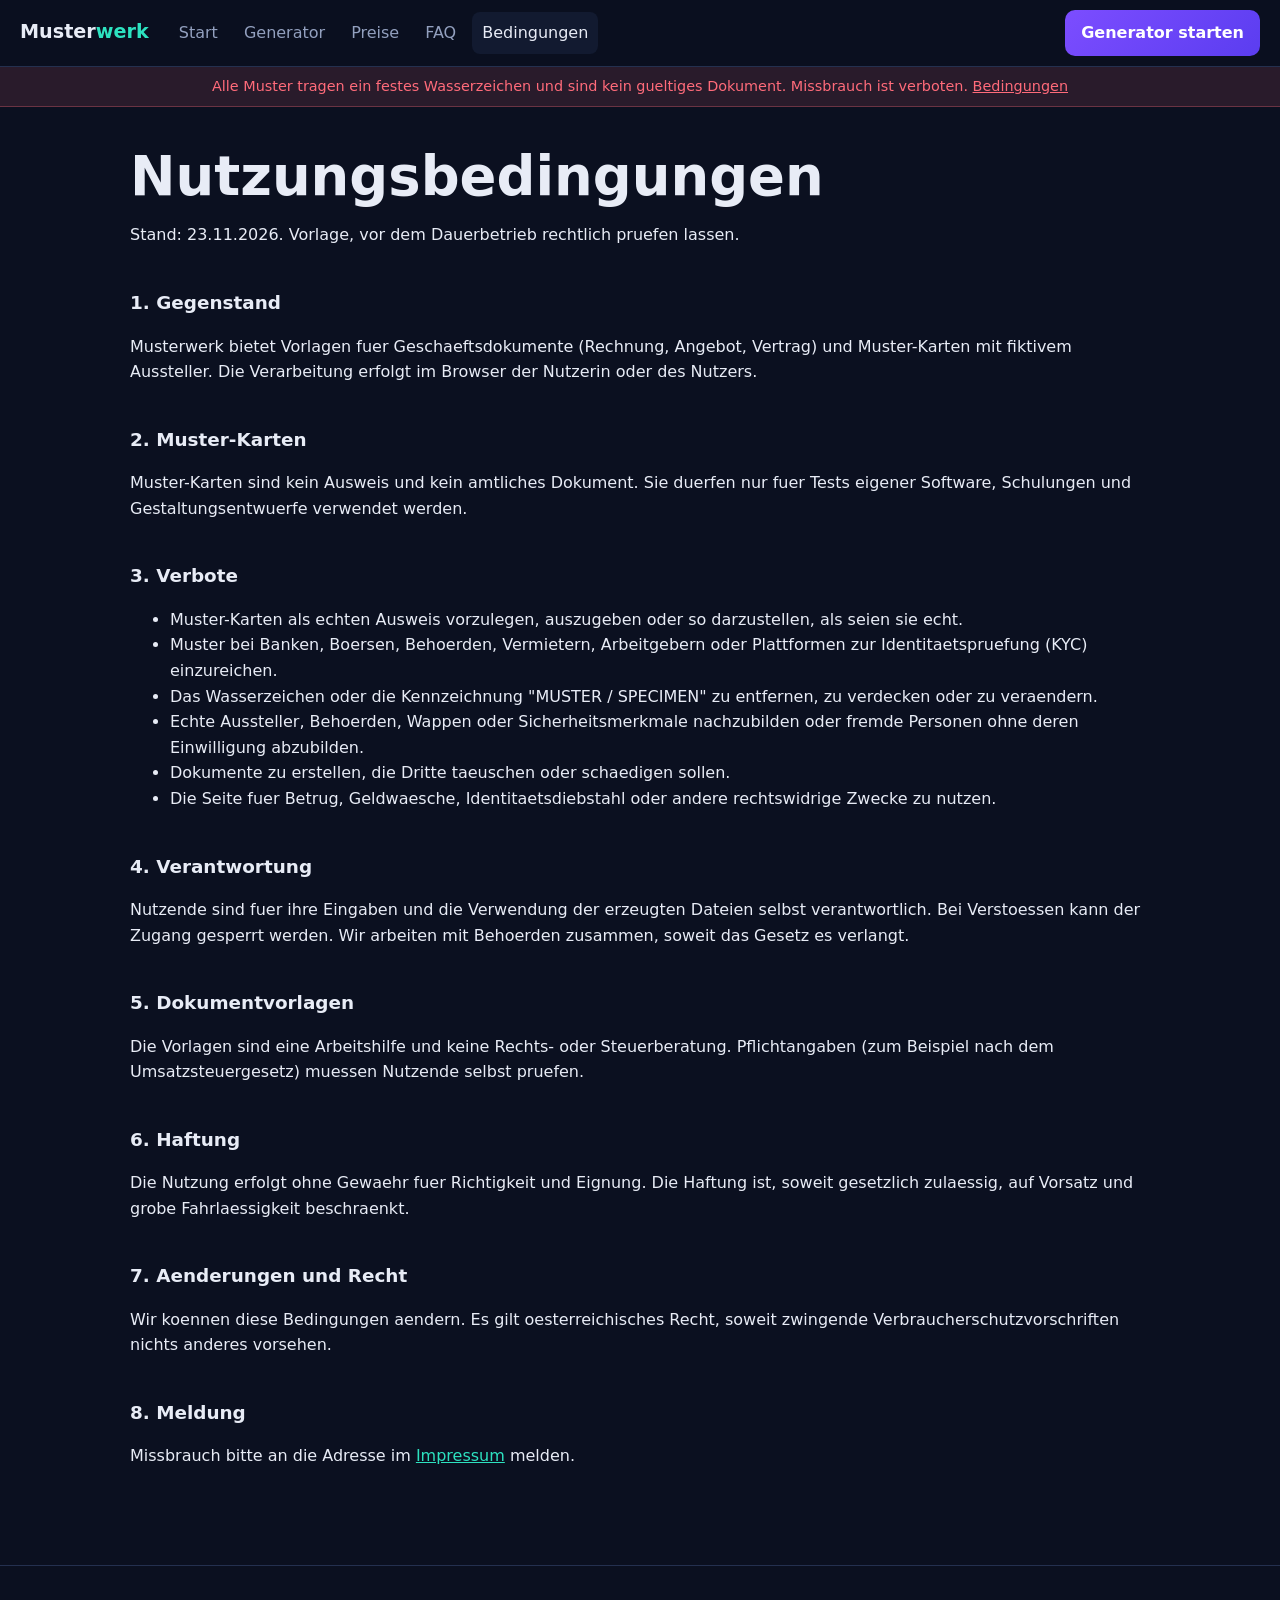
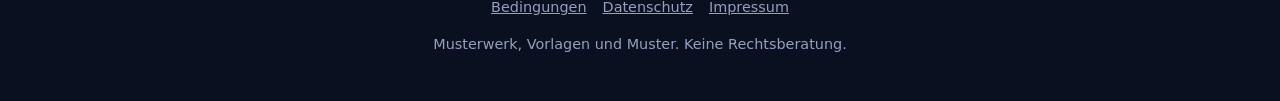
==== bedingungen.html @ 7f0adeff "Musterwerk: Dokument-Generator und Muster-Karten Co-Authored-By: Claude Sonnet 5.5 <noreply@anthropi" ====
<!doctype html>
<html lang="de"><head><meta charset="utf-8"><meta name="viewport" content="width=device-width,initial-scale=1">
<meta name="robots" content="noindex">
<title>Nutzungsbedingungen | Musterwerk</title>
<link rel="stylesheet" href="style.css"></head><body>
<div id="nav"></div>
<main id="main" class="legal">
<h1>Nutzungsbedingungen</h1>
<p>Stand: 23.11.2026. Vorlage, vor dem Dauerbetrieb rechtlich pruefen lassen.</p>
<h2>1. Gegenstand</h2><p>Musterwerk bietet Vorlagen fuer Geschaeftsdokumente (Rechnung, Angebot, Vertrag) und Muster-Karten mit fiktivem Aussteller. Die Verarbeitung erfolgt im Browser der Nutzerin oder des Nutzers.</p>
<h2>2. Muster-Karten</h2><p>Muster-Karten sind kein Ausweis und kein amtliches Dokument. Sie duerfen nur fuer Tests eigener Software, Schulungen und Gestaltungsentwuerfe verwendet werden.</p>
<h2>3. Verbote</h2>
<ul>
<li>Muster-Karten als echten Ausweis vorzulegen, auszugeben oder so darzustellen, als seien sie echt.</li>
<li>Muster bei Banken, Boersen, Behoerden, Vermietern, Arbeitgebern oder Plattformen zur Identitaetspruefung (KYC) einzureichen.</li>
<li>Das Wasserzeichen oder die Kennzeichnung "MUSTER / SPECIMEN" zu entfernen, zu verdecken oder zu veraendern.</li>
<li>Echte Aussteller, Behoerden, Wappen oder Sicherheitsmerkmale nachzubilden oder fremde Personen ohne deren Einwilligung abzubilden.</li>
<li>Dokumente zu erstellen, die Dritte taeuschen oder schaedigen sollen.</li>
<li>Die Seite fuer Betrug, Geldwaesche, Identitaetsdiebstahl oder andere rechtswidrige Zwecke zu nutzen.</li>
</ul>
<h2>4. Verantwortung</h2><p>Nutzende sind fuer ihre Eingaben und die Verwendung der erzeugten Dateien selbst verantwortlich. Bei Verstoessen kann der Zugang gesperrt werden. Wir arbeiten mit Behoerden zusammen, soweit das Gesetz es verlangt.</p>
<h2>5. Dokumentvorlagen</h2><p>Die Vorlagen sind eine Arbeitshilfe und keine Rechts- oder Steuerberatung. Pflichtangaben (zum Beispiel nach dem Umsatzsteuergesetz) muessen Nutzende selbst pruefen.</p>
<h2>6. Haftung</h2><p>Die Nutzung erfolgt ohne Gewaehr fuer Richtigkeit und Eignung. Die Haftung ist, soweit gesetzlich zulaessig, auf Vorsatz und grobe Fahrlaessigkeit beschraenkt.</p>
<h2>7. Aenderungen und Recht</h2><p>Wir koennen diese Bedingungen aendern. Es gilt oesterreichisches Recht, soweit zwingende Verbraucherschutzvorschriften nichts anderes vorsehen.</p>
<h2>8. Meldung</h2><p>Missbrauch bitte an die Adresse im <a href="impressum.html">Impressum</a> melden.</p>
</main>
<div id="foot"></div><script src="app.js"></script></body></html>
---- style.css ----
:root{--bg:#0b1020;--bg2:#121a30;--line:#24304f;--text:#e8ecf6;--mute:#93a0bf;--neon:#2de2c0;--violet:#7c4dff;--warn:#ff6b7a}
*{box-sizing:border-box}
[hidden]{display:none!important}
html{scroll-behavior:smooth}
body{margin:0;background:var(--bg);color:var(--text);font:16px/1.6 system-ui,-apple-system,"Segoe UI",Roboto,sans-serif}
a{color:var(--neon)}
.skip{position:absolute;left:-999px}.skip:focus{left:8px;top:8px;background:#000;padding:8px;z-index:99}
header.nav{position:sticky;top:0;z-index:10;display:flex;align-items:center;gap:6px;flex-wrap:wrap;padding:10px 20px;background:rgba(11,16,32,.9);backdrop-filter:blur(10px);border-bottom:1px solid var(--line)}
.logo{font-weight:800;font-size:1.2rem;color:var(--text);text-decoration:none;margin-right:14px}
.logo b{color:var(--neon)}
header.nav a.l{color:var(--mute);text-decoration:none;padding:8px 10px;border-radius:8px}
header.nav a.l:hover,header.nav a.l[aria-current]{color:var(--text);background:var(--bg2)}
.cta{margin-left:auto;background:linear-gradient(135deg,var(--violet),#5b3df0);color:#fff!important;padding:10px 16px;border-radius:10px;text-decoration:none;font-weight:600}
.banner{background:rgba(255,107,122,.12);color:var(--warn);text-align:center;padding:8px 16px;font-size:.9rem;border-bottom:1px solid rgba(255,107,122,.3)}
main{max-width:1060px;margin:0 auto;padding:40px 20px 80px}
h1{font-size:clamp(2rem,5vw,3.4rem);line-height:1.1;margin:0 0 16px}
h2{margin-top:40px}
.neon{color:var(--neon);text-shadow:0 0 18px rgba(45,226,192,.55);font-family:ui-monospace,Consolas,monospace;letter-spacing:.2em}
.hero{display:grid;grid-template-columns:1fr 1fr;gap:40px;align-items:center;padding:30px 0}
@media(max-width:800px){.hero,.two{grid-template-columns:1fr!important}}
.sub{color:var(--mute);font-size:1.1rem}
.btn{display:inline-block;border:0;cursor:pointer;background:var(--neon);color:#04251f;font-weight:700;padding:12px 20px;border-radius:10px;text-decoration:none;font-size:1rem}
.btn.alt{background:transparent;color:var(--text);border:1px solid var(--line)}
.btn:focus-visible,input:focus-visible,select:focus-visible,textarea:focus-visible,a:focus-visible,summary:focus-visible{outline:2px solid var(--neon);outline-offset:2px}
.card{background:var(--bg2);border:1px solid var(--line);border-radius:14px;padding:22px}
.grid{display:grid;grid-template-columns:repeat(auto-fit,minmax(240px,1fr));gap:16px}
.price{font-size:2.2rem;font-weight:800}
ul.check{list-style:none;padding:0}ul.check li:before{content:"\2713  ";color:var(--neon)}
label{display:block;margin:12px 0 4px;color:var(--mute);font-size:.9rem}
input,select,textarea{width:100%;background:#0b1226;color:var(--text);border:1px solid var(--line);border-radius:8px;padding:10px;font:inherit}
.two{display:grid;grid-template-columns:1fr 1fr;gap:24px;align-items:start}
.tabs{display:flex;gap:8px;margin-bottom:20px;flex-wrap:wrap}
.tabs button{background:var(--bg2);color:var(--mute);border:1px solid var(--line);padding:10px 16px;border-radius:10px;cursor:pointer;font:inherit}
.tabs button[aria-selected=true]{color:#04251f;background:var(--neon);border-color:var(--neon);font-weight:700}
canvas{max-width:100%;height:auto;border-radius:12px;background:#fff}
.doc{background:#fff;color:#111;padding:36px;border-radius:6px;font-size:.95rem}
.doc table{width:100%;border-collapse:collapse}.doc th,.doc td{padding:6px;border-bottom:1px solid #ddd;text-align:left}
.doc .r{text-align:right}
details{background:var(--bg2);border:1px solid var(--line);border-radius:10px;padding:12px 16px;margin:10px 0}
summary{cursor:pointer;font-weight:600}
.note{border-left:3px solid var(--warn);padding:10px 14px;background:rgba(255,107,122,.08);color:var(--text);border-radius:6px}
footer{border-top:1px solid var(--line);color:var(--mute);text-align:center;padding:30px 20px;font-size:.9rem}
footer a{color:var(--mute);margin:0 8px}
.legal h2{font-size:1.15rem}
@media print{body *{visibility:hidden}.doc,.doc *{visibility:visible}.doc{position:absolute;left:0;top:0;width:100%}}
@media(prefers-reduced-motion:reduce){html{scroll-behavior:auto}}
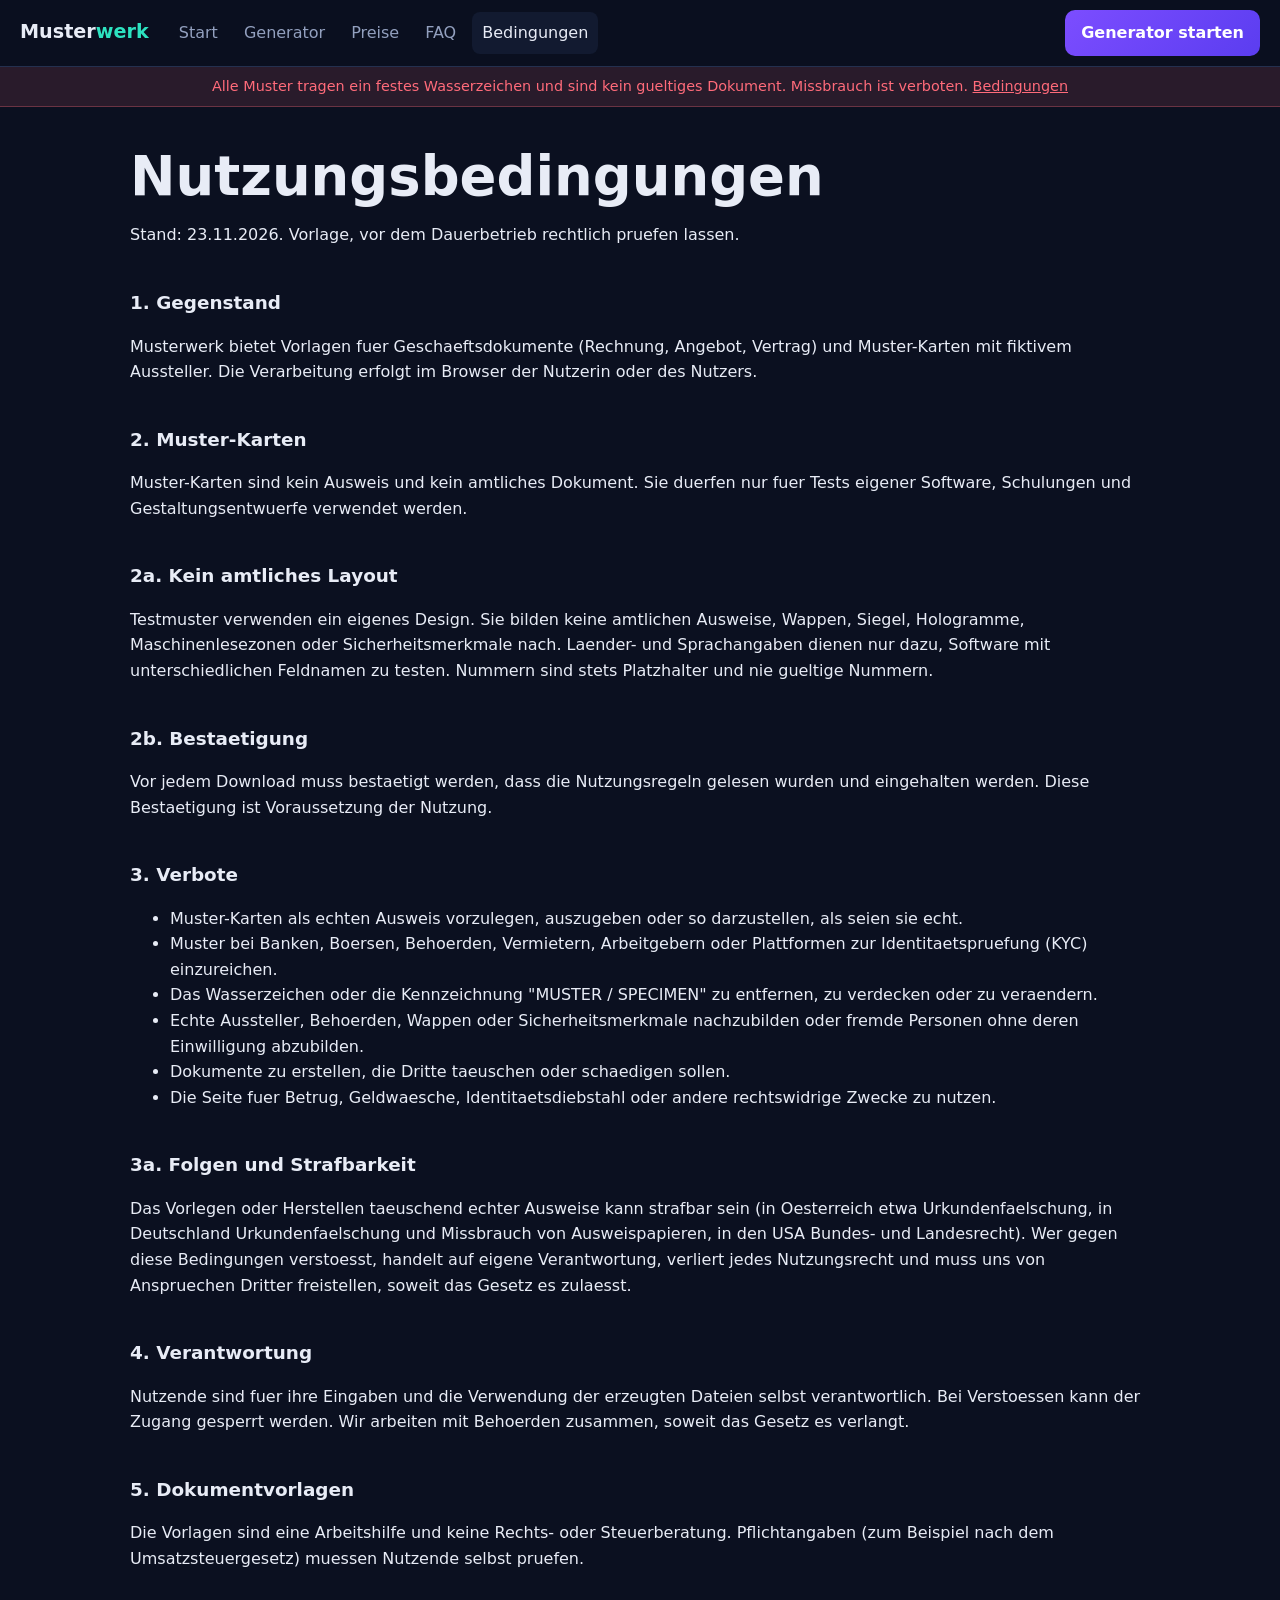
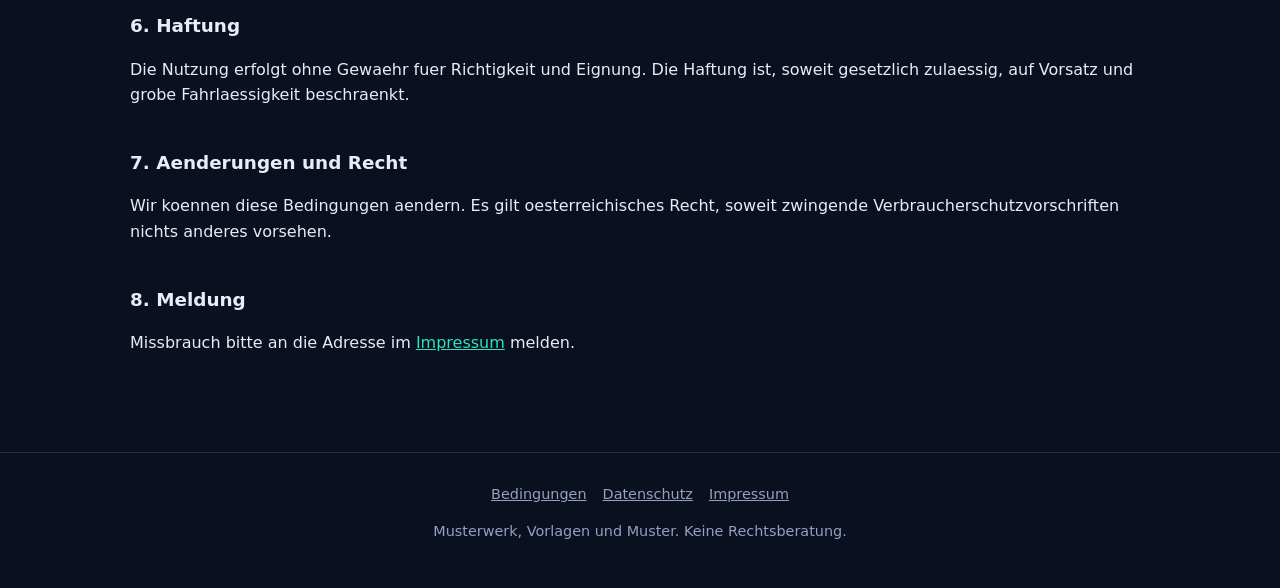
==== commit 6363e42b: "Testkarten mit Laenderwahl, Bestaetigung vor Download, strengere Bedingungen Co-Authored-By: Claude " ====
--- a/bedingungen.html
+++ b/bedingungen.html
@@ -9,6 +9,8 @@
 <p>Stand: 23.11.2026. Vorlage, vor dem Dauerbetrieb rechtlich pruefen lassen.</p>
 <h2>1. Gegenstand</h2><p>Musterwerk bietet Vorlagen fuer Geschaeftsdokumente (Rechnung, Angebot, Vertrag) und Muster-Karten mit fiktivem Aussteller. Die Verarbeitung erfolgt im Browser der Nutzerin oder des Nutzers.</p>
 <h2>2. Muster-Karten</h2><p>Muster-Karten sind kein Ausweis und kein amtliches Dokument. Sie duerfen nur fuer Tests eigener Software, Schulungen und Gestaltungsentwuerfe verwendet werden.</p>
+<h2>2a. Kein amtliches Layout</h2><p>Testmuster verwenden ein eigenes Design. Sie bilden keine amtlichen Ausweise, Wappen, Siegel, Hologramme, Maschinenlesezonen oder Sicherheitsmerkmale nach. Laender- und Sprachangaben dienen nur dazu, Software mit unterschiedlichen Feldnamen zu testen. Nummern sind stets Platzhalter und nie gueltige Nummern.</p>
+<h2>2b. Bestaetigung</h2><p>Vor jedem Download muss bestaetigt werden, dass die Nutzungsregeln gelesen wurden und eingehalten werden. Diese Bestaetigung ist Voraussetzung der Nutzung.</p>
 <h2>3. Verbote</h2>
 <ul>
 <li>Muster-Karten als echten Ausweis vorzulegen, auszugeben oder so darzustellen, als seien sie echt.</li>
@@ -18,6 +20,7 @@
 <li>Dokumente zu erstellen, die Dritte taeuschen oder schaedigen sollen.</li>
 <li>Die Seite fuer Betrug, Geldwaesche, Identitaetsdiebstahl oder andere rechtswidrige Zwecke zu nutzen.</li>
 </ul>
+<h2>3a. Folgen und Strafbarkeit</h2><p>Das Vorlegen oder Herstellen taeuschend echter Ausweise kann strafbar sein (in Oesterreich etwa Urkundenfaelschung, in Deutschland Urkundenfaelschung und Missbrauch von Ausweispapieren, in den USA Bundes- und Landesrecht). Wer gegen diese Bedingungen verstoesst, handelt auf eigene Verantwortung, verliert jedes Nutzungsrecht und muss uns von Anspruechen Dritter freistellen, soweit das Gesetz es zulaesst.</p>
 <h2>4. Verantwortung</h2><p>Nutzende sind fuer ihre Eingaben und die Verwendung der erzeugten Dateien selbst verantwortlich. Bei Verstoessen kann der Zugang gesperrt werden. Wir arbeiten mit Behoerden zusammen, soweit das Gesetz es verlangt.</p>
 <h2>5. Dokumentvorlagen</h2><p>Die Vorlagen sind eine Arbeitshilfe und keine Rechts- oder Steuerberatung. Pflichtangaben (zum Beispiel nach dem Umsatzsteuergesetz) muessen Nutzende selbst pruefen.</p>
 <h2>6. Haftung</h2><p>Die Nutzung erfolgt ohne Gewaehr fuer Richtigkeit und Eignung. Die Haftung ist, soweit gesetzlich zulaessig, auf Vorsatz und grobe Fahrlaessigkeit beschraenkt.</p>
